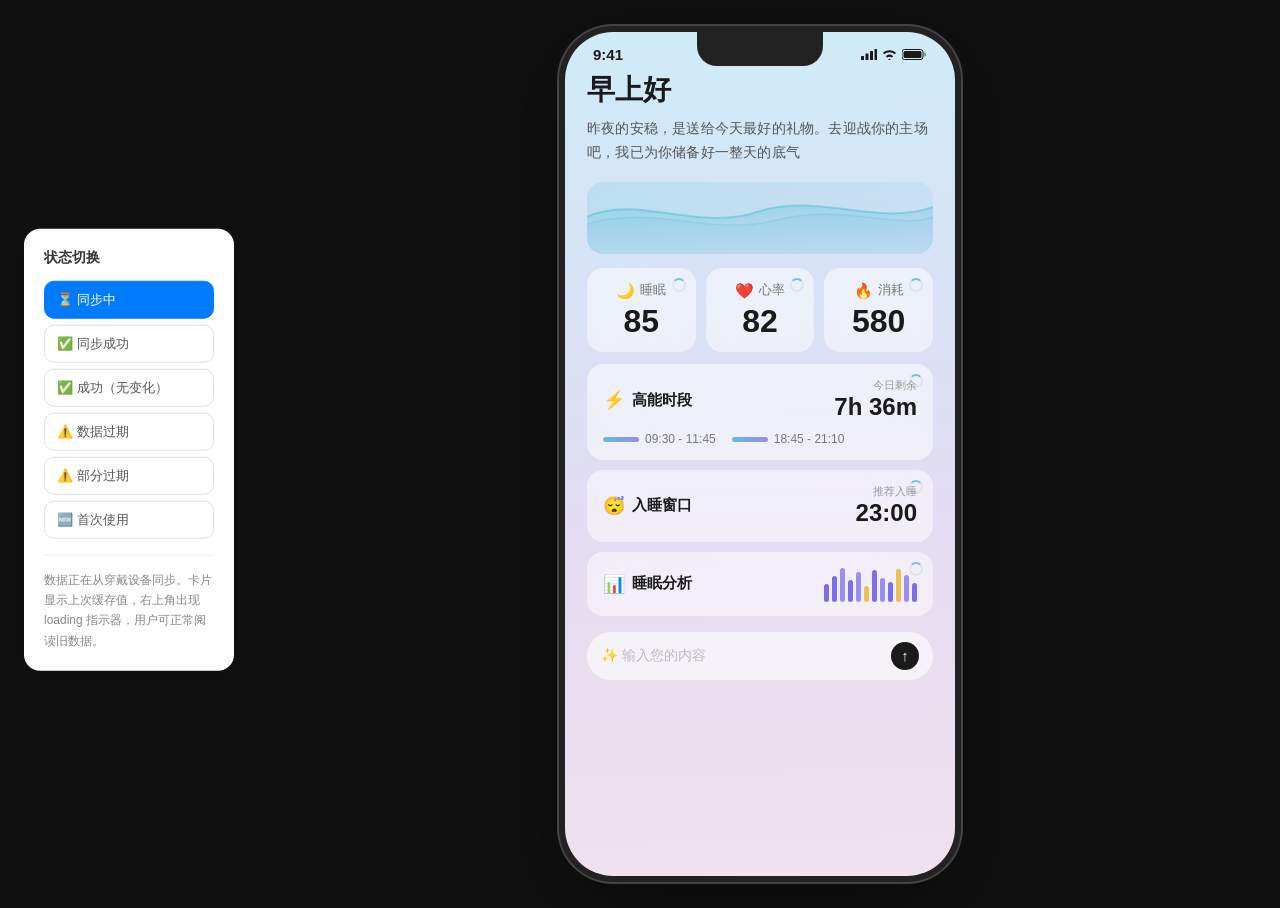
==== prd/data-sync-status/data-sync-status-demo.html @ 30285889 "添加数据同步状态交互原型 HTML 基于首页 Figma 设计稿样式，支持 6 种状态切换： - 同步中：缓存值 + loading 指示器 - 同步成功：CountUp 数值动画 - 成功（无变化）" ====
<!DOCTYPE html>
<html lang="zh-CN">
<head>
<meta charset="UTF-8">
<meta name="viewport" content="width=device-width, initial-scale=1.0">
<title>首页数据同步状态 - 交互原型</title>
<style>
* { margin: 0; padding: 0; box-sizing: border-box; }
body {
  font-family: -apple-system, 'SF Pro Display', 'PingFang SC', 'Helvetica Neue', sans-serif;
  background: #111; display: flex; justify-content: center; align-items: flex-start;
  min-height: 100vh; padding: 32px 20px; gap: 32px;
}

/* ── Controls ── */
.controls {
  position: fixed; left: 24px; top: 50%; transform: translateY(-50%);
  background: #fff; border-radius: 16px; padding: 20px; width: 210px;
  box-shadow: 0 4px 24px rgba(0,0,0,0.15); z-index: 100;
}
.controls h3 { font-size: 14px; color: #333; margin-bottom: 14px; font-weight: 600; }
.btn-group { display: flex; flex-direction: column; gap: 6px; }
.btn-group button {
  padding: 9px 12px; border: 1.5px solid #e0e0e0; border-radius: 10px;
  background: #fff; font-size: 13px; color: #555; cursor: pointer;
  transition: all 0.15s; text-align: left; font-family: inherit;
}
.btn-group button:hover { border-color: #bbb; background: #f8f8f8; }
.btn-group button.active { background: #007AFF; color: #fff; border-color: #007AFF; }
.state-desc {
  margin-top: 16px; padding-top: 14px; border-top: 1px solid #eee;
  font-size: 12px; color: #888; line-height: 1.7;
}

/* ── Phone Frame ── */
.phone {
  width: 390px; height: 844px; border-radius: 48px; overflow: hidden;
  position: relative; flex-shrink: 0; margin-left: 240px;
  background: linear-gradient(178deg, #CFECF7 0%, #D8E2F6 30%, #E4DCF2 60%, #F0E2EE 100%);
  box-shadow: 0 0 0 6px #222, 0 0 0 8px #444, 0 24px 80px rgba(0,0,0,0.5);
}
.phone-notch {
  width: 126px; height: 34px; background: #222; border-radius: 0 0 20px 20px;
  position: absolute; top: 0; left: 50%; transform: translateX(-50%); z-index: 10;
}
.phone-statusbar {
  display: flex; justify-content: space-between; align-items: center;
  padding: 14px 28px 6px; font-size: 15px; font-weight: 600; color: #1a1a1a;
}
.phone-statusbar .icons { display: flex; gap: 5px; align-items: center; }

/* ── Content ── */
.content { padding: 2px 22px 44px; overflow-y: auto; height: calc(100% - 44px); }
.content::-webkit-scrollbar { display: none; }
.greeting { font-size: 28px; font-weight: 700; color: #1a1a1a; margin-bottom: 8px; }
.digest {
  font-size: 13.5px; color: #555; line-height: 1.75; margin-bottom: 18px;
  letter-spacing: 0.2px;
}

/* ── Wave Area ── */
.wave-area {
  border-radius: 16px; height: 72px; margin-bottom: 14px; position: relative; overflow: hidden;
  background: linear-gradient(135deg, rgba(110,200,215,0.25) 0%, rgba(130,185,225,0.12) 100%);
}
.wave-area svg { position: absolute; bottom: 0; left: 0; width: 100%; height: 100%; }

/* ── Metric Cards ── */
.metric-cards { display: flex; gap: 10px; margin-bottom: 12px; }
.metric-card {
  flex: 1; background: rgba(255,255,255,0.5); backdrop-filter: blur(24px);
  -webkit-backdrop-filter: blur(24px); border-radius: 16px;
  padding: 14px 8px 12px; text-align: center; position: relative;
  transition: background 0.3s;
}
.metric-card .card-top {
  display: flex; align-items: center; justify-content: center; gap: 5px; margin-bottom: 4px;
}
.metric-card .card-icon { font-size: 15px; line-height: 1; }
.metric-card .card-label { font-size: 12.5px; color: #777; }
.metric-card .card-value {
  font-size: 32px; font-weight: 700; color: #1a1a1a;
  transition: opacity 0.3s; line-height: 1.15; min-height: 37px;
}
.metric-card .update-time {
  font-size: 10px; color: #aaa; margin-top: 2px;
  display: none; height: 0; overflow: hidden; transition: all 0.2s;
}

/* ── Loading Spinner ── */
.spinner {
  position: absolute; top: 10px; right: 10px; width: 14px; height: 14px;
  border: 2px solid rgba(0,0,0,0.06); border-top-color: rgba(0,160,210,0.55);
  border-radius: 50%; opacity: 0; transition: opacity 0.2s;
  animation: spin 0.65s linear infinite;
}
@keyframes spin { to { transform: rotate(360deg); } }
.syncing .spinner { opacity: 1; }

/* ── Stale States ── */
.metric-card.stale .card-value { opacity: 0.45; }
.metric-card.stale .update-time { display: block; height: auto; }
.func-card.stale { opacity: 0.55; }

/* ── Sync Status Bar ── */
.sync-bar {
  background: rgba(255,255,255,0.72); backdrop-filter: blur(16px);
  -webkit-backdrop-filter: blur(16px); border-radius: 12px;
  display: flex; align-items: center; gap: 8px; font-size: 13px; color: #555;
  max-height: 0; opacity: 0; overflow: hidden; margin-bottom: 0;
  padding: 0 14px; transition: all 0.3s ease-out; pointer-events: none;
}
.sync-bar.visible {
  max-height: 52px; opacity: 1; padding: 10px 14px;
  margin-bottom: 12px; pointer-events: auto;
}
.sync-bar .bar-icon { font-size: 16px; flex-shrink: 0; }
.sync-bar .bar-text { flex: 1; font-size: 12.5px; line-height: 1.4; }
.sync-bar .bar-retry {
  color: #007AFF; font-size: 13px; font-weight: 500;
  cursor: pointer; white-space: nowrap; flex-shrink: 0;
}
.sync-bar .bar-retry:hover { opacity: 0.7; }
.sync-bar .bar-close {
  font-size: 15px; color: #bbb; cursor: pointer; padding: 0 2px; flex-shrink: 0;
}
.sync-bar .bar-close:hover { color: #888; }

/* ── Functional Cards ── */
.func-card {
  background: rgba(255,255,255,0.5); backdrop-filter: blur(24px);
  -webkit-backdrop-filter: blur(24px); border-radius: 16px;
  padding: 14px 16px; margin-bottom: 10px; position: relative;
  transition: opacity 0.3s;
}
.func-card .card-header {
  display: flex; justify-content: space-between; align-items: center;
}
.func-card .card-title {
  display: flex; align-items: center; gap: 7px;
  font-size: 15px; font-weight: 600; color: #1a1a1a;
}
.func-card .card-title .t-icon { font-size: 18px; }
.func-card .card-right { text-align: right; }
.func-card .card-right .big-val {
  font-size: 24px; font-weight: 700; color: #1a1a1a; line-height: 1.2;
}
.func-card .card-right .small-label { font-size: 11px; color: #999; }

/* Time bars */
.time-slots { display: flex; gap: 16px; margin-top: 10px; }
.time-slot { display: flex; align-items: center; gap: 6px; font-size: 12px; color: #777; }
.time-slot .slot-bar {
  width: 36px; height: 5px; border-radius: 3px;
  background: linear-gradient(90deg, #60C0D0, #A088E8);
}

/* Mini chart */
.mini-bars { display: flex; align-items: flex-end; gap: 3px; height: 36px; }
.mini-bars .bar { width: 5px; border-radius: 2.5px; transition: height 0.4s, opacity 0.3s; }

/* ── Input Box ── */
.input-box {
  background: rgba(255,255,255,0.6); backdrop-filter: blur(20px);
  -webkit-backdrop-filter: blur(20px); border-radius: 24px;
  padding: 10px 14px; display: flex; align-items: center;
  justify-content: space-between; margin-top: 16px;
}
.input-box .input-hint { font-size: 14px; color: #bbb; display: flex; align-items: center; gap: 6px; }
.input-box .send-btn {
  width: 28px; height: 28px; background: #1a1a1a; border-radius: 50%;
  display: flex; align-items: center; justify-content: center;
  color: #fff; font-size: 15px; font-weight: 600;
}

/* ── Animations ── */
.count-up-anim { animation: countPop 0.45s ease-out; }
@keyframes countPop {
  0%   { transform: scale(0.92); opacity: 0.6; }
  60%  { transform: scale(1.04); }
  100% { transform: scale(1); opacity: 1; }
}
.fade-in-anim { animation: fadeUp 0.35s ease-out; }
@keyframes fadeUp {
  from { opacity: 0; transform: translateY(6px); }
  to   { opacity: 1; transform: translateY(0); }
}
</style>
</head>
<body>

<!-- ── Controls Panel ── -->
<div class="controls">
  <h3>状态切换</h3>
  <div class="btn-group">
    <button id="btn-syncing" onclick="switchState('syncing')">⏳ 同步中</button>
    <button id="btn-success" onclick="switchState('success')">✅ 同步成功</button>
    <button id="btn-no_change" onclick="switchState('no_change')">✅ 成功（无变化）</button>
    <button id="btn-stale" onclick="switchState('stale')">⚠️ 数据过期</button>
    <button id="btn-partial" onclick="switchState('partial')">⚠️ 部分过期</button>
    <button id="btn-first_use" onclick="switchState('first_use')">🆕 首次使用</button>
  </div>
  <div class="state-desc" id="state-desc">点击按钮切换状态，观察首页数据区域的变化</div>
</div>

<!-- ── Phone Mockup ── -->
<div class="phone">
  <div class="phone-notch"></div>
  <div class="phone-statusbar">
    <span>9:41</span>
    <span class="icons">
      <svg width="16" height="11" viewBox="0 0 16 11"><rect x="0" y="7" width="3" height="4" rx="0.5" fill="#1a1a1a"/><rect x="4.5" y="4.5" width="3" height="6.5" rx="0.5" fill="#1a1a1a"/><rect x="9" y="2" width="3" height="9" rx="0.5" fill="#1a1a1a"/><rect x="13.5" y="0" width="2.5" height="11" rx="0.5" fill="#1a1a1a"/></svg>
      <svg width="15" height="11" viewBox="0 0 15 11"><path d="M7.5 3.2C5.5 3.2 3.7 4 2.4 5.3L1 3.9C2.7 2.2 5 1.2 7.5 1.2s4.8 1 6.5 2.7L12.6 5.3C11.3 4 9.5 3.2 7.5 3.2zm3.7 4L9.8 8.6c-.6-.6-1.4-.9-2.3-.9s-1.7.3-2.3.9L3.8 7.2C4.8 6.2 6.1 5.6 7.5 5.6s2.7.6 3.7 1.6zM7.5 9.8c-.5 0-1 .2-1.3.6l1.3 1.4 1.3-1.4c-.3-.4-.8-.6-1.3-.6z" fill="#1a1a1a"/></svg>
      <svg width="25" height="11" viewBox="0 0 25 11"><rect x="0" y="0.5" width="21" height="10" rx="2.5" stroke="#1a1a1a" stroke-width="1" fill="none"/><rect x="22" y="3.5" width="2" height="4" rx="0.8" fill="#1a1a1a" opacity="0.4"/><rect x="1.5" y="2" width="18" height="7" rx="1.5" fill="#1a1a1a"/></svg>
    </span>
  </div>

  <div class="content">
    <h1 class="greeting">早上好</h1>
    <p class="digest">昨夜的安稳，是送给今天最好的礼物。去迎战你的主场吧，我已为你储备好一整天的底气</p>

    <!-- Wave decoration -->
    <div class="wave-area">
      <svg viewBox="0 0 346 72" preserveAspectRatio="none">
        <defs>
          <linearGradient id="wg" x1="0" y1="0" x2="0" y2="1">
            <stop offset="0%" stop-color="rgba(90,195,215,0.35)"/>
            <stop offset="100%" stop-color="rgba(90,195,215,0.03)"/>
          </linearGradient>
        </defs>
        <path d="M0,35 C50,12 110,50 170,30 C230,10 290,45 346,25 L346,72 L0,72Z" fill="url(#wg)"/>
        <path d="M0,35 C50,12 110,50 170,30 C230,10 290,45 346,25" fill="none" stroke="rgba(80,190,210,0.5)" stroke-width="2"/>
        <path d="M0,42 C65,22 125,55 190,38 C255,21 310,48 346,35 L346,72 L0,72Z" fill="rgba(100,180,220,0.1)"/>
        <path d="M0,42 C65,22 125,55 190,38 C255,21 310,48 346,35" fill="none" stroke="rgba(80,190,210,0.25)" stroke-width="1.5"/>
      </svg>
    </div>

    <!-- Metric Cards -->
    <div class="metric-cards">
      <div class="metric-card" id="card-sleep">
        <div class="spinner"></div>
        <div class="card-top"><span class="card-icon">🌙</span><span class="card-label">睡眠</span></div>
        <div class="card-value" id="val-sleep">92</div>
        <div class="update-time">08:15 更新</div>
      </div>
      <div class="metric-card" id="card-hr">
        <div class="spinner"></div>
        <div class="card-top"><span class="card-icon">❤️</span><span class="card-label">心率</span></div>
        <div class="card-value" id="val-hr">87</div>
        <div class="update-time">08:15 更新</div>
      </div>
      <div class="metric-card" id="card-cal">
        <div class="spinner"></div>
        <div class="card-top"><span class="card-icon">🔥</span><span class="card-label">消耗</span></div>
        <div class="card-value" id="val-cal">672</div>
        <div class="update-time">昨天 23:30</div>
      </div>
    </div>

    <!-- Sync Status Bar -->
    <div class="sync-bar" id="sync-bar">
      <span class="bar-icon">⌚</span>
      <span class="bar-text" id="bar-text">手表暂时无法连接，请确认已解锁并在身边</span>
      <span class="bar-retry" onclick="handleRetry()">重试</span>
      <span class="bar-close" onclick="closeBar()">✕</span>
    </div>

    <!-- Functional Cards -->
    <div class="func-card" id="card-energy">
      <div class="spinner"></div>
      <div class="card-header">
        <div class="card-title"><span class="t-icon">⚡</span>高能时段</div>
        <div class="card-right">
          <div class="small-label">今日剩余</div>
          <div class="big-val" id="energy-val">7h 36m</div>
        </div>
      </div>
      <div class="time-slots">
        <div class="time-slot"><div class="slot-bar"></div>09:30 - 11:45</div>
        <div class="time-slot"><div class="slot-bar"></div>18:45 - 21:10</div>
      </div>
    </div>

    <div class="func-card" id="card-window">
      <div class="spinner"></div>
      <div class="card-header">
        <div class="card-title"><span class="t-icon">😴</span>入睡窗口</div>
        <div class="card-right">
          <div class="small-label">推荐入睡</div>
          <div class="big-val" id="window-val">23:00</div>
        </div>
      </div>
    </div>

    <div class="func-card" id="card-analysis">
      <div class="spinner"></div>
      <div class="card-header">
        <div class="card-title"><span class="t-icon">📊</span>睡眠分析</div>
        <div class="mini-bars" id="mini-bars"></div>
      </div>
    </div>

    <!-- Input Box -->
    <div class="input-box">
      <span class="input-hint">✨ 输入您的内容</span>
      <span class="send-btn">↑</span>
    </div>
  </div>
</div>

<script>
// ── 状态配置 ──
const CACHED = { sleep: '85', hr: '82', cal: '580' };
const FRESH  = { sleep: '92', hr: '87', cal: '672' };

const STATES = {
  syncing: {
    desc: '数据正在从穿戴设备同步。卡片显示上次缓存值，右上角出现 loading 指示器，用户可正常阅读旧数据。',
    metric: { sleep: 'syncing', hr: 'syncing', cal: 'syncing' },
    func:   { energy: 'syncing', window: 'syncing', analysis: 'syncing' },
    values: CACHED, bar: null,
  },
  success: {
    desc: '同步成功，有新数据。Loading 淡出，数值从旧值滚动到新值（CountUp 动画），给用户明确的「已更新」感知。',
    metric: { sleep: 'success', hr: 'success', cal: 'success' },
    func:   { energy: 'normal', window: 'normal', analysis: 'normal' },
    values: FRESH, bar: null,
  },
  no_change: {
    desc: '同步成功但数据无变化。Loading 淡出，数值静态显示（无动画），不触发 Smart Digest 重新生成。',
    metric: { sleep: 'normal', hr: 'normal', cal: 'normal' },
    func:   { energy: 'normal', window: 'normal', analysis: 'normal' },
    values: FRESH, bar: null,
  },
  stale: {
    desc: '同步失败 / 数据过期。卡片显示缓存值（降低透明度）+ 灰色更新时间标注。数据卡片下方出现状态条，显示原因和重试按钮。',
    metric: { sleep: 'stale', hr: 'stale', cal: 'stale' },
    func:   { energy: 'stale', window: 'stale', analysis: 'stale' },
    values: CACHED, bar: '手表暂时无法连接，请确认已解锁并在身边',
  },
  partial: {
    desc: '部分过期：睡眠数据同步失败，心率和消耗正常更新。依赖睡眠的功能卡片（高能时段、入睡窗口、睡眠分析）也进入过期状态。',
    metric: { sleep: 'stale', hr: 'success', cal: 'success' },
    func:   { energy: 'stale', window: 'stale', analysis: 'stale' },
    values: { sleep: CACHED.sleep, hr: FRESH.hr, cal: FRESH.cal },
    bar: '睡眠数据未更新，请确认手表已佩戴并在身边',
  },
  first_use: {
    desc: '新用户首次使用，无缓存数据。卡片数值显示「--」+ loading 指示器。同步失败或无设备时显示「--」+ 对应原因文案。',
    metric: { sleep: 'first_use', hr: 'first_use', cal: 'first_use' },
    func:   { energy: 'first_use', window: 'first_use', analysis: 'first_use' },
    values: { sleep: '--', hr: '--', cal: '--' }, bar: null,
  },
};

let currentState = null;

// ── Mini bars chart ──
const BAR_HEIGHTS = [18, 26, 34, 22, 30, 16, 32, 24, 20, 33, 27, 19];
const BAR_COLORS  = ['#7C6EE6','#7C6EE6','#9B8FEF','#7C6EE6','#9B8FEF','#EFC050',
                     '#7C6EE6','#9B8FEF','#7C6EE6','#EFC050','#9B8FEF','#7C6EE6'];

function initMiniBars() {
  const el = document.getElementById('mini-bars');
  el.innerHTML = BAR_HEIGHTS.map((h, i) =>
    `<div class="bar" style="height:${h}px;background:${BAR_COLORS[i]}"></div>`
  ).join('');
}

// ── CountUp Animation ──
function countUp(el, from, to, duration) {
  if (from === to) { el.textContent = to; return; }
  const start = performance.now();
  el.classList.remove('count-up-anim');
  void el.offsetWidth; // reflow
  el.classList.add('count-up-anim');
  (function frame(now) {
    const t = Math.min((now - start) / duration, 1);
    const ease = 1 - Math.pow(1 - t, 3);
    el.textContent = Math.round(from + (to - from) * ease);
    if (t < 1) requestAnimationFrame(frame);
  })(start);
}

// ── Update Cards ──
function setMetricCard(id, status, value, animate) {
  const card = document.getElementById('card-' + id);
  const valEl = document.getElementById('val-' + id);
  card.className = 'metric-card' + (status === 'syncing' || status === 'first_use' ? ' syncing' : '')
                                  + (status === 'stale' ? ' stale' : '');
  valEl.classList.remove('count-up-anim', 'fade-in-anim');
  if (animate && status === 'success') {
    const from = parseInt(CACHED[id]) || 0;
    const to = parseInt(value) || 0;
    countUp(valEl, from, to, 500);
  } else {
    valEl.textContent = value;
    if (status === 'success' || status === 'normal') {
      void valEl.offsetWidth;
      valEl.classList.add('fade-in-anim');
    }
  }
}

function setFuncCard(id, status) {
  const card = document.getElementById('card-' + id);
  card.className = 'func-card' + (status === 'syncing' || status === 'first_use' ? ' syncing' : '')
                                + (status === 'stale' ? ' stale' : '');
  // 首次使用时功能卡片数值显示占位
  const valEl = document.getElementById(id + '-val');
  if (valEl) valEl.textContent = status === 'first_use' ? '--' : (id === 'energy' ? '7h 36m' : '23:00');
  // Mini bars 透明度
  if (id === 'analysis') {
    document.querySelectorAll('#mini-bars .bar').forEach(b => {
      b.style.opacity = (status === 'stale' || status === 'first_use') ? '0.35' : '1';
    });
  }
}

// ── State Switching ──
function switchState(state) {
  currentState = state;
  const cfg = STATES[state];

  // Buttons
  document.querySelectorAll('.btn-group button').forEach(b => b.classList.remove('active'));
  document.getElementById('btn-' + state).classList.add('active');
  document.getElementById('state-desc').textContent = cfg.desc;

  // Metric cards
  const animate = (state === 'success' || state === 'partial');
  setMetricCard('sleep', cfg.metric.sleep, cfg.values.sleep, animate);
  setMetricCard('hr',    cfg.metric.hr,    cfg.values.hr,    animate);
  setMetricCard('cal',   cfg.metric.cal,   cfg.values.cal,   animate);

  // Func cards
  setFuncCard('energy',   cfg.func.energy);
  setFuncCard('window',   cfg.func.window);
  setFuncCard('analysis', cfg.func.analysis);

  // Status bar
  const bar = document.getElementById('sync-bar');
  if (cfg.bar) {
    document.getElementById('bar-text').textContent = cfg.bar;
    requestAnimationFrame(() => bar.classList.add('visible'));
  } else {
    bar.classList.remove('visible');
  }
}

// ── Retry ──
function handleRetry() {
  if (!currentState) return;
  const cfg = STATES[currentState];
  // 将 stale 卡片切到 syncing
  ['sleep','hr','cal'].forEach(id => {
    if (cfg.metric[id] === 'stale') {
      const card = document.getElementById('card-' + id);
      card.classList.remove('stale');
      card.classList.add('syncing');
    }
  });
  ['energy','window','analysis'].forEach(id => {
    if (cfg.func[id] === 'stale') {
      const card = document.getElementById('card-' + id);
      card.classList.remove('stale');
      card.classList.add('syncing');
    }
  });
  document.getElementById('sync-bar').classList.remove('visible');
  // 2 秒后恢复原状态（模拟重试失败）
  setTimeout(() => switchState(currentState), 2000);
}

function closeBar() {
  document.getElementById('sync-bar').classList.remove('visible');
}

// ── Init ──
initMiniBars();
switchState('syncing');
</script>
</body>
</html>
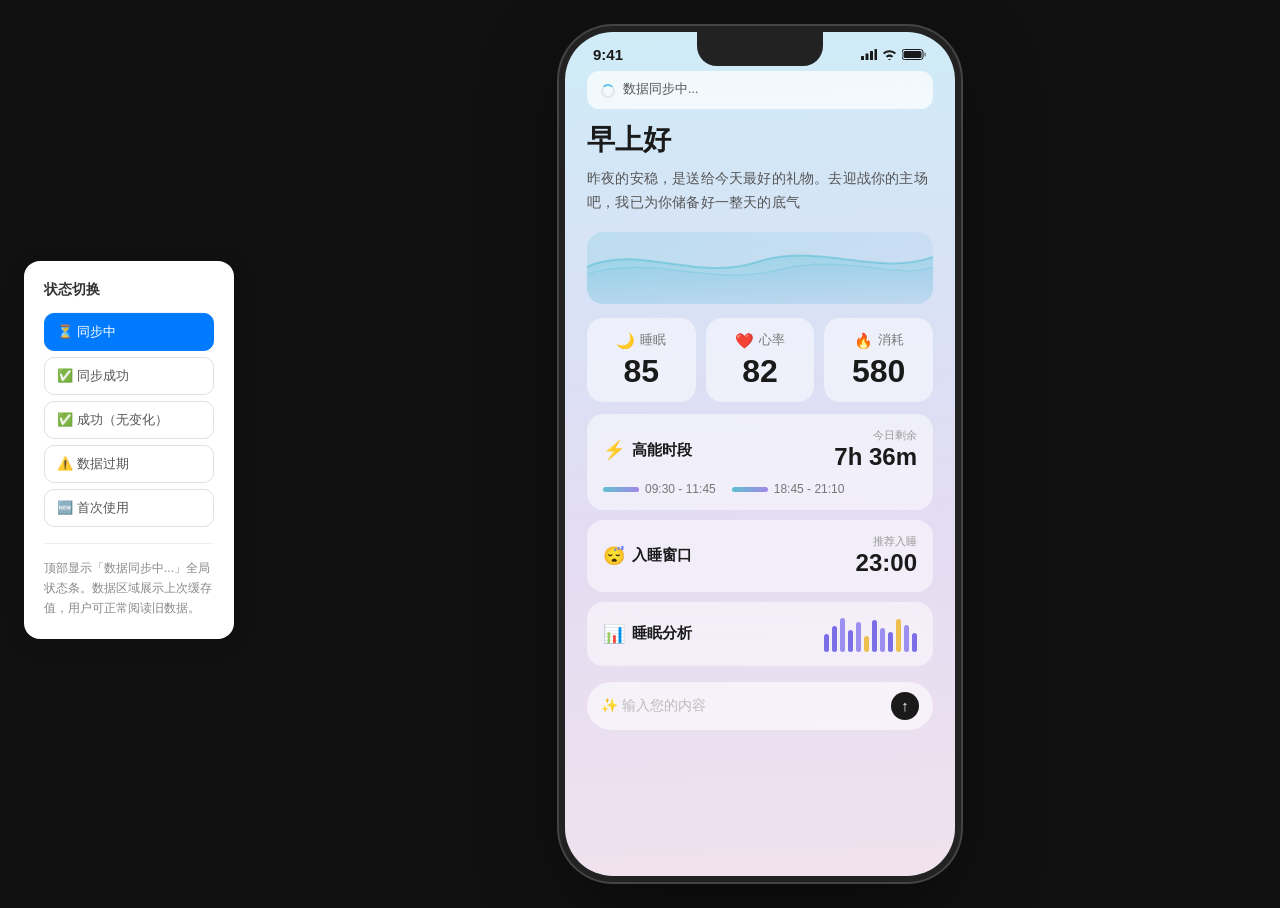
==== commit 4c253107: "改为全局同步状态：顶部统一指示，去掉卡片级独立状态 PRD 调整： - 1.1 核心定义改为「顶部全局同步状态指示」 - 2.3 从「按卡片粒度独立」改为「全局同步」 - 4.1-4.5 布局/UI " ====
--- a/prd/data-sync-status/data-sync-status-demo.html
+++ b/prd/data-sync-status/data-sync-status-demo.html
@@ -87,15 +87,13 @@
   display: none; height: 0; overflow: hidden; transition: all 0.2s;
 }
 
-/* ── Loading Spinner ── */
-.spinner {
-  position: absolute; top: 10px; right: 10px; width: 14px; height: 14px;
-  border: 2px solid rgba(0,0,0,0.06); border-top-color: rgba(0,160,210,0.55);
-  border-radius: 50%; opacity: 0; transition: opacity 0.2s;
-  animation: spin 0.65s linear infinite;
+/* ── Inline Spinner (for sync bar) ── */
+.spinner-inline {
+  display: inline-block; width: 14px; height: 14px;
+  border: 2px solid rgba(0,0,0,0.08); border-top-color: rgba(0,160,210,0.6);
+  border-radius: 50%; animation: spin 0.65s linear infinite; vertical-align: middle;
 }
 @keyframes spin { to { transform: rotate(360deg); } }
-.syncing .spinner { opacity: 1; }
 
 /* ── Stale States ── */
 .metric-card.stale .card-value { opacity: 0.45; }
@@ -197,7 +195,6 @@
     <button id="btn-success" onclick="switchState('success')">✅ 同步成功</button>
     <button id="btn-no_change" onclick="switchState('no_change')">✅ 成功（无变化）</button>
     <button id="btn-stale" onclick="switchState('stale')">⚠️ 数据过期</button>
-    <button id="btn-partial" onclick="switchState('partial')">⚠️ 部分过期</button>
     <button id="btn-first_use" onclick="switchState('first_use')">🆕 首次使用</button>
   </div>
   <div class="state-desc" id="state-desc">点击按钮切换状态，观察首页数据区域的变化</div>
@@ -216,6 +213,14 @@
   </div>
 
   <div class="content">
+    <!-- Global Sync Status Bar (top of page) -->
+    <div class="sync-bar" id="sync-bar">
+      <span class="bar-icon" id="bar-icon"><span class="spinner-inline"></span></span>
+      <span class="bar-text" id="bar-text">数据同步中...</span>
+      <span class="bar-retry" id="bar-retry" onclick="handleRetry()" style="display:none">重试</span>
+      <span class="bar-close" id="bar-close" onclick="closeBar()" style="display:none">✕</span>
+    </div>
+
     <h1 class="greeting">早上好</h1>
     <p class="digest">昨夜的安稳，是送给今天最好的礼物。去迎战你的主场吧，我已为你储备好一整天的底气</p>
 
@@ -238,36 +243,28 @@
     <!-- Metric Cards -->
     <div class="metric-cards">
       <div class="metric-card" id="card-sleep">
-        <div class="spinner"></div>
+
         <div class="card-top"><span class="card-icon">🌙</span><span class="card-label">睡眠</span></div>
         <div class="card-value" id="val-sleep">92</div>
         <div class="update-time">08:15 更新</div>
       </div>
       <div class="metric-card" id="card-hr">
-        <div class="spinner"></div>
+
         <div class="card-top"><span class="card-icon">❤️</span><span class="card-label">心率</span></div>
         <div class="card-value" id="val-hr">87</div>
         <div class="update-time">08:15 更新</div>
       </div>
       <div class="metric-card" id="card-cal">
-        <div class="spinner"></div>
+
         <div class="card-top"><span class="card-icon">🔥</span><span class="card-label">消耗</span></div>
         <div class="card-value" id="val-cal">672</div>
         <div class="update-time">昨天 23:30</div>
       </div>
     </div>
 
-    <!-- Sync Status Bar -->
-    <div class="sync-bar" id="sync-bar">
-      <span class="bar-icon">⌚</span>
-      <span class="bar-text" id="bar-text">手表暂时无法连接，请确认已解锁并在身边</span>
-      <span class="bar-retry" onclick="handleRetry()">重试</span>
-      <span class="bar-close" onclick="closeBar()">✕</span>
-    </div>
-
     <!-- Functional Cards -->
     <div class="func-card" id="card-energy">
-      <div class="spinner"></div>
+
       <div class="card-header">
         <div class="card-title"><span class="t-icon">⚡</span>高能时段</div>
         <div class="card-right">
@@ -282,7 +279,7 @@
     </div>
 
     <div class="func-card" id="card-window">
-      <div class="spinner"></div>
+
       <div class="card-header">
         <div class="card-title"><span class="t-icon">😴</span>入睡窗口</div>
         <div class="card-right">
@@ -293,7 +290,7 @@
     </div>
 
     <div class="func-card" id="card-analysis">
-      <div class="spinner"></div>
+
       <div class="card-header">
         <div class="card-title"><span class="t-icon">📊</span>睡眠分析</div>
         <div class="mini-bars" id="mini-bars"></div>
@@ -315,41 +312,29 @@
 
 const STATES = {
   syncing: {
-    desc: '数据正在从穿戴设备同步。卡片显示上次缓存值，右上角出现 loading 指示器，用户可正常阅读旧数据。',
-    metric: { sleep: 'syncing', hr: 'syncing', cal: 'syncing' },
-    func:   { energy: 'syncing', window: 'syncing', analysis: 'syncing' },
-    values: CACHED, bar: null,
+    desc: '顶部显示「数据同步中...」全局状态条。数据区域展示上次缓存值，用户可正常阅读旧数据。',
+    values: CACHED, stale: false,
+    bar: { mode: 'syncing', text: '数据同步中...' },
   },
   success: {
-    desc: '同步成功，有新数据。Loading 淡出，数值从旧值滚动到新值（CountUp 动画），给用户明确的「已更新」感知。',
-    metric: { sleep: 'success', hr: 'success', cal: 'success' },
-    func:   { energy: 'normal', window: 'normal', analysis: 'normal' },
-    values: FRESH, bar: null,
+    desc: '同步成功，有新数据。顶部状态条自动消失，数值从旧值滚动到新值（CountUp 动画）。',
+    values: FRESH, stale: false, animate: true,
+    bar: null,
   },
   no_change: {
-    desc: '同步成功但数据无变化。Loading 淡出，数值静态显示（无动画），不触发 Smart Digest 重新生成。',
-    metric: { sleep: 'normal', hr: 'normal', cal: 'normal' },
-    func:   { energy: 'normal', window: 'normal', analysis: 'normal' },
-    values: FRESH, bar: null,
+    desc: '同步成功但数据无变化。顶部状态条自动消失，数值静态显示，不触发 Smart Digest 重新生成。',
+    values: FRESH, stale: false,
+    bar: null,
   },
   stale: {
-    desc: '同步失败 / 数据过期。卡片显示缓存值（降低透明度）+ 灰色更新时间标注。数据卡片下方出现状态条，显示原因和重试按钮。',
-    metric: { sleep: 'stale', hr: 'stale', cal: 'stale' },
-    func:   { energy: 'stale', window: 'stale', analysis: 'stale' },
-    values: CACHED, bar: '手表暂时无法连接，请确认已解锁并在身边',
-  },
-  partial: {
-    desc: '部分过期：睡眠数据同步失败，心率和消耗正常更新。依赖睡眠的功能卡片（高能时段、入睡窗口、睡眠分析）也进入过期状态。',
-    metric: { sleep: 'stale', hr: 'success', cal: 'success' },
-    func:   { energy: 'stale', window: 'stale', analysis: 'stale' },
-    values: { sleep: CACHED.sleep, hr: FRESH.hr, cal: FRESH.cal },
-    bar: '睡眠数据未更新，请确认手表已佩戴并在身边',
+    desc: '同步失败 / 数据过期。顶部显示原因 + 重试按钮。所有数据卡片统一降低透明度 + 灰色更新时间标注。',
+    values: CACHED, stale: true,
+    bar: { mode: 'stale', text: 'apple watch 连接失败' },
   },
   first_use: {
-    desc: '新用户首次使用，无缓存数据。卡片数值显示「--」+ loading 指示器。同步失败或无设备时显示「--」+ 对应原因文案。',
-    metric: { sleep: 'first_use', hr: 'first_use', cal: 'first_use' },
-    func:   { energy: 'first_use', window: 'first_use', analysis: 'first_use' },
-    values: { sleep: '--', hr: '--', cal: '--' }, bar: null,
+    desc: '新用户首次使用，无缓存数据。顶部显示「数据同步中...」，卡片数值显示「--」。',
+    values: { sleep: '--', hr: '--', cal: '--' }, stale: false, firstUse: true,
+    bar: { mode: 'syncing', text: '数据同步中...' },
   },
 };
 
@@ -372,7 +357,7 @@
   if (from === to) { el.textContent = to; return; }
   const start = performance.now();
   el.classList.remove('count-up-anim');
-  void el.offsetWidth; // reflow
+  void el.offsetWidth;
   el.classList.add('count-up-anim');
   (function frame(now) {
     const t = Math.min((now - start) / duration, 1);
@@ -382,39 +367,69 @@
   })(start);
 }
 
-// ── Update Cards ──
-function setMetricCard(id, status, value, animate) {
-  const card = document.getElementById('card-' + id);
-  const valEl = document.getElementById('val-' + id);
-  card.className = 'metric-card' + (status === 'syncing' || status === 'first_use' ? ' syncing' : '')
-                                  + (status === 'stale' ? ' stale' : '');
-  valEl.classList.remove('count-up-anim', 'fade-in-anim');
-  if (animate && status === 'success') {
-    const from = parseInt(CACHED[id]) || 0;
-    const to = parseInt(value) || 0;
-    countUp(valEl, from, to, 500);
+// ── Global Sync Bar ──
+function setSyncBar(barCfg) {
+  const bar = document.getElementById('sync-bar');
+  const icon = document.getElementById('bar-icon');
+  const text = document.getElementById('bar-text');
+  const retry = document.getElementById('bar-retry');
+  const close = document.getElementById('bar-close');
+
+  if (!barCfg) {
+    bar.classList.remove('visible');
+    return;
+  }
+  text.textContent = barCfg.text;
+  if (barCfg.mode === 'syncing') {
+    icon.innerHTML = '<span class="spinner-inline"></span>';
+    retry.style.display = 'none';
+    close.style.display = 'none';
   } else {
-    valEl.textContent = value;
-    if (status === 'success' || status === 'normal') {
-      void valEl.offsetWidth;
-      valEl.classList.add('fade-in-anim');
+    icon.textContent = '⌚';
+    retry.style.display = '';
+    close.style.display = '';
+  }
+  requestAnimationFrame(() => bar.classList.add('visible'));
+}
+
+// ── Update All Cards (global) ──
+function setAllCards(cfg) {
+  const isStale = cfg.stale;
+  const isFirstUse = cfg.firstUse;
+  const animate = cfg.animate;
+
+  // Metric cards
+  ['sleep', 'hr', 'cal'].forEach(id => {
+    const card = document.getElementById('card-' + id);
+    const valEl = document.getElementById('val-' + id);
+    card.className = 'metric-card' + (isStale ? ' stale' : '');
+    valEl.classList.remove('count-up-anim', 'fade-in-anim');
+
+    if (animate) {
+      const from = parseInt(CACHED[id]) || 0;
+      const to = parseInt(cfg.values[id]) || 0;
+      countUp(valEl, from, to, 500);
+    } else {
+      valEl.textContent = cfg.values[id];
+      if (!isStale && !isFirstUse) {
+        void valEl.offsetWidth;
+        valEl.classList.add('fade-in-anim');
+      }
     }
-  }
-}
-
-function setFuncCard(id, status) {
-  const card = document.getElementById('card-' + id);
-  card.className = 'func-card' + (status === 'syncing' || status === 'first_use' ? ' syncing' : '')
-                                + (status === 'stale' ? ' stale' : '');
-  // 首次使用时功能卡片数值显示占位
-  const valEl = document.getElementById(id + '-val');
-  if (valEl) valEl.textContent = status === 'first_use' ? '--' : (id === 'energy' ? '7h 36m' : '23:00');
-  // Mini bars 透明度
-  if (id === 'analysis') {
-    document.querySelectorAll('#mini-bars .bar').forEach(b => {
-      b.style.opacity = (status === 'stale' || status === 'first_use') ? '0.35' : '1';
-    });
-  }
+  });
+
+  // Func cards
+  ['energy', 'window', 'analysis'].forEach(id => {
+    const card = document.getElementById('card-' + id);
+    card.className = 'func-card' + (isStale ? ' stale' : '');
+    const valEl = document.getElementById(id + '-val');
+    if (valEl) valEl.textContent = isFirstUse ? '--' : (id === 'energy' ? '7h 36m' : '23:00');
+  });
+
+  // Mini bars opacity
+  document.querySelectorAll('#mini-bars .bar').forEach(b => {
+    b.style.opacity = (isStale || isFirstUse) ? '0.35' : '1';
+  });
 }
 
 // ── State Switching ──
@@ -422,53 +437,25 @@
   currentState = state;
   const cfg = STATES[state];
 
-  // Buttons
+  // Buttons & description
   document.querySelectorAll('.btn-group button').forEach(b => b.classList.remove('active'));
   document.getElementById('btn-' + state).classList.add('active');
   document.getElementById('state-desc').textContent = cfg.desc;
 
-  // Metric cards
-  const animate = (state === 'success' || state === 'partial');
-  setMetricCard('sleep', cfg.metric.sleep, cfg.values.sleep, animate);
-  setMetricCard('hr',    cfg.metric.hr,    cfg.values.hr,    animate);
-  setMetricCard('cal',   cfg.metric.cal,   cfg.values.cal,   animate);
-
-  // Func cards
-  setFuncCard('energy',   cfg.func.energy);
-  setFuncCard('window',   cfg.func.window);
-  setFuncCard('analysis', cfg.func.analysis);
-
-  // Status bar
-  const bar = document.getElementById('sync-bar');
-  if (cfg.bar) {
-    document.getElementById('bar-text').textContent = cfg.bar;
-    requestAnimationFrame(() => bar.classList.add('visible'));
-  } else {
-    bar.classList.remove('visible');
-  }
+  // Global sync bar
+  setSyncBar(cfg.bar);
+
+  // All cards
+  setAllCards(cfg);
 }
 
 // ── Retry ──
 function handleRetry() {
-  if (!currentState) return;
-  const cfg = STATES[currentState];
-  // 将 stale 卡片切到 syncing
-  ['sleep','hr','cal'].forEach(id => {
-    if (cfg.metric[id] === 'stale') {
-      const card = document.getElementById('card-' + id);
-      card.classList.remove('stale');
-      card.classList.add('syncing');
-    }
-  });
-  ['energy','window','analysis'].forEach(id => {
-    if (cfg.func[id] === 'stale') {
-      const card = document.getElementById('card-' + id);
-      card.classList.remove('stale');
-      card.classList.add('syncing');
-    }
-  });
-  document.getElementById('sync-bar').classList.remove('visible');
-  // 2 秒后恢复原状态（模拟重试失败）
+  // 切到同步中状态（顶部 bar 变 loading）
+  setSyncBar({ mode: 'syncing', text: '数据同步中...' });
+  document.querySelectorAll('.metric-card').forEach(c => c.classList.remove('stale'));
+  document.querySelectorAll('.func-card').forEach(c => c.classList.remove('stale'));
+  // 2 秒后模拟重试失败，恢复原状态
   setTimeout(() => switchState(currentState), 2000);
 }
 
